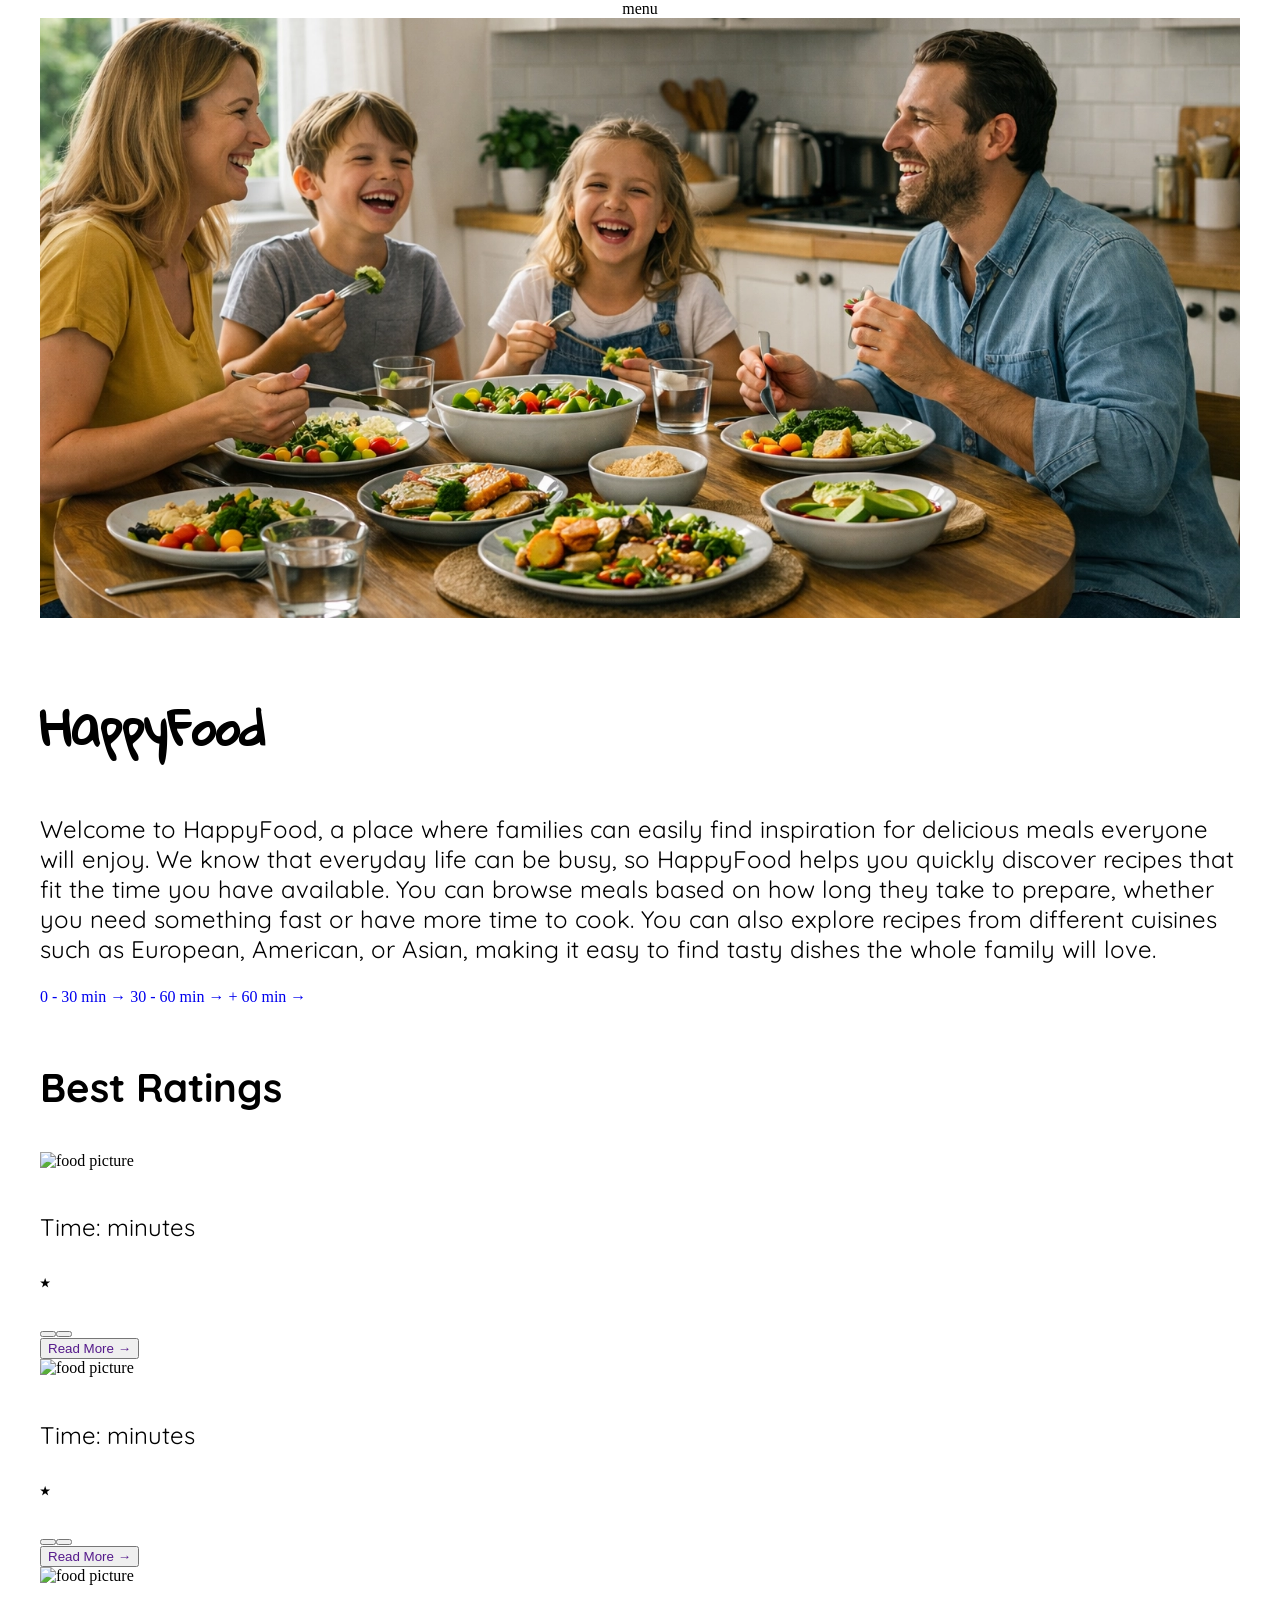
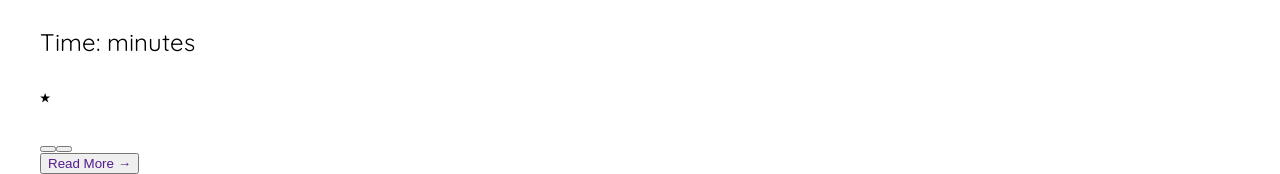
==== index.html @ 634ebcce "Merge pull request #14 from Emma-Persson/forside-statisk add forside semi dynamisk" ====
<!doctype html>
<html lang="en">
  <head>
    <meta charset="UTF-8" />
    <meta name="viewport" content="width=device-width, initial-scale=1.0" />
    <style>
      @import url("https://fonts.googleapis.com/css2?family=Gloria+Hallelujah&display=swap");
    </style>
    <style>
      @import url("https://fonts.googleapis.com/css2?family=Quicksand:wght@300..700&display=swap");
    </style>
    <link rel="stylesheet" href="css/variables.css" />
    <link rel="stylesheet" href="css/style.css" />
    <link rel="stylesheet" href="css/buttons.css" />
    <script src="js/index.js" defer></script>
    <title>Forside</title>
  </head>
  <body>
    <header>
      <nav>menu</nav>
    </header>
    <main>
      <section class="heroSection">
        <img src="imgs/hero.webp" alt="hero billede" />
      </section>
      <section>
        <h2>HappyFood</h2>
        <p>
          Welcome to HappyFood, a place where families can easily find inspiration for delicious meals everyone will enjoy. We know that everyday life can be busy, so HappyFood helps you quickly discover recipes that fit the time you have available.
          You can browse meals based on how long they take to prepare, whether you need something fast or have more time to cook. You can also explore recipes from different cuisines such as European, American, or Asian, making it easy to find tasty
          dishes the whole family will love.
        </p>
        <div id="categoryContainer">
          <a href="opskrifter.html"> 0 - 30 min → </a>
          <a href="opskrifter.html"> 30 - 60 min → </a>
          <a href="opskrifter.html"> + 60 min → </a>
        </div>
      </section>

      <section id="ratingsContainer">
        <h3>Best Ratings</h3>
        <div class="ratingCard">
          <img src="" alt="food picture" />
          <h4></h4>
          <div class="cardInformation">
            <p>Time: minutes</p>
            <p><span class="yellow"> ⭑</span></p>
          </div>
          <div><button class="difficulty"></button><button class="cuisine"></button></div>
          <button><a href=""> Read More → </a></button>
        </div>
        <div class="ratingCard">
          <img src="" alt="food picture" />
          <h4></h4>
          <div class="cardInformation">
            <p>Time: minutes</p>
            <p><span class="yellow"> ⭑</span></p>
          </div>
          <div><button class="difficulty"></button><button class="cuisine"></button></div>
          <button><a href=""> Read More → </a></button>
        </div>
        <div class="ratingCard">
          <img src="" alt="food picture" />
          <h4></h4>
          <div class="cardInformation">
            <p>Time: minutes</p>
            <p><span class="yellow"> ⭑</span></p>
          </div>
          <div><button class="difficulty"></button><button class="cuisine"></button></div>
          <button><a href=""> Read More → </a></button>
        </div>
      </section>
    </main>
  </body>
</html>
---- css/style.css ----
:root {
  /* Som standard så bruger alt tekst quicksand fonten */
  /* font-family: "Quicksand", sans-serif;
  font-optical-sizing: auto;
  font-weight: 400;
  font-style: normal; */

  /* fjern padding og margin som standard, tilføj igen der hvor det passer */
  margin: 0;
  padding: 0;
}
main {
  display: grid;
  grid-template-rows: auto 1fr auto;
  max-width: 1200px;
  margin: 0 auto;
  display: grid;
  row-gap: 1rem;
}
img {
  width: 100%;
  height: auto;
}

body {
  background-color: var(--bg-color);
}

h1 {
  font-family: "Gloria Hallelujah", cursive;
  font-size: 40px;
}

h2 {
  font-family: "Gloria Hallelujah", cursive;
  font-size: 30px;
}

h3 {
  font-family: "Quicksand", sans-serif;
  font-size: 22px;
}
h4 {
  font-family: "Quicksand", sans-serif;
  font-size: 20px;
}
h5 {
  font-family: "Quicksand", sans-serif;
  font-size: 18px;
}
p {
  font-family: "Quicksand", sans-serif;
  font-size: 15px;
}
@media (min-width: 780px) {
  h1 {
    font-family: "Gloria Hallelujah", cursive;
    font-size: 64px;
  }

  h2 {
    font-family: "Gloria Hallelujah", cursive;
    font-size: 48px;
  }

  h3 {
    font-size: 40px;
    font-family: "Quicksand", sans-serif;
  }
  h4 {
    font-size: 32px;
    font-family: "Quicksand", sans-serif;
  }
  p {
    font-size: 24px;
    font-family: "Quicksand", sans-serif;
  }
  nav li a {
    font-size: 32px;
  }
}

@media (min-width: 780px) {
  .grid_1-1-1 {
    display: grid;
    grid-template-columns: repeat(3, 1fr);
    grid-template-rows: auto;
    gap: 2rem;
  }
}

/* header */
header {
  text-align: center;
}
body {
  margin: 0;
}
header nav {
  background-color: var(--main-color);
}
header a {
  color: var(--bg-color);
  font-family: "Quicksand", sans-serif;
  font-size: 24px;
}
header li {
  display: inline-block;
  padding: 1rem 2rem;
}
h1 {
  display: inline-block;
  color: var(--main-color);
  text-align: center;
  margin: 0 auto;
}

a {
  text-decoration: none;
}
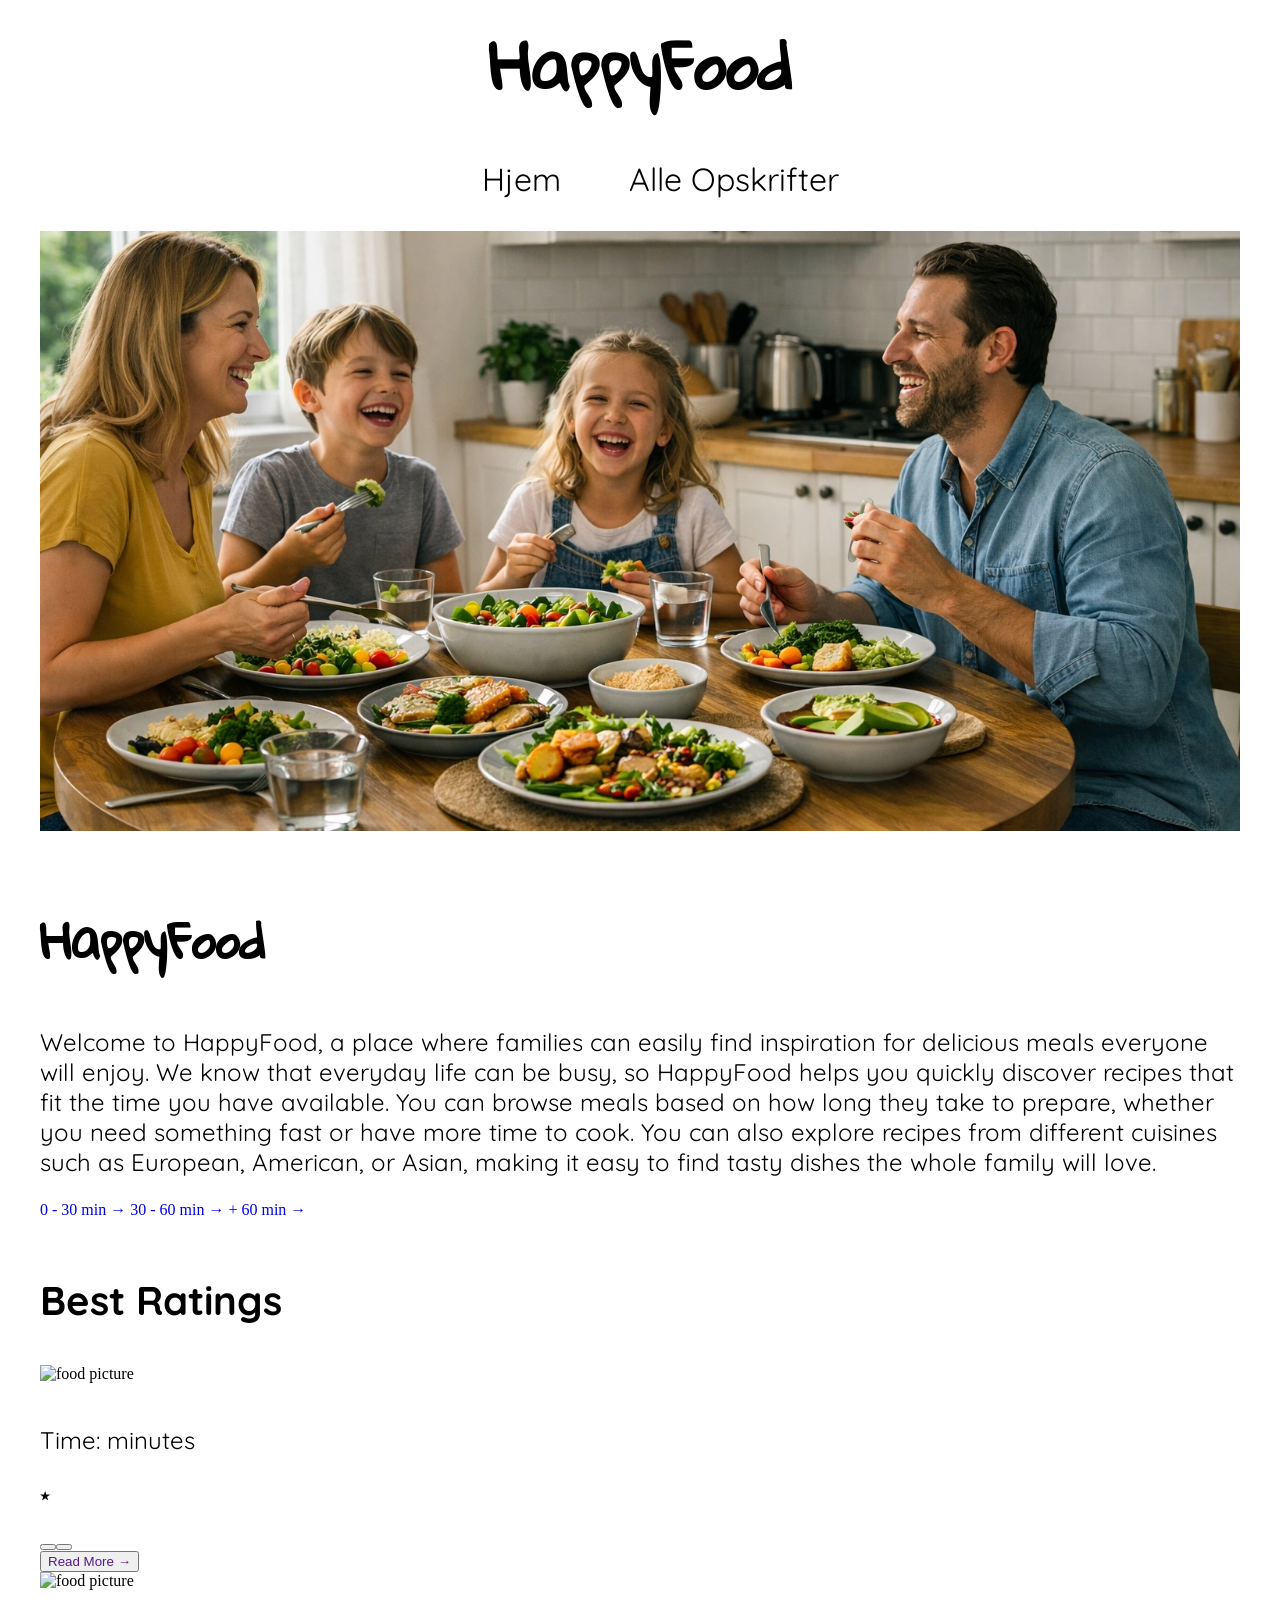
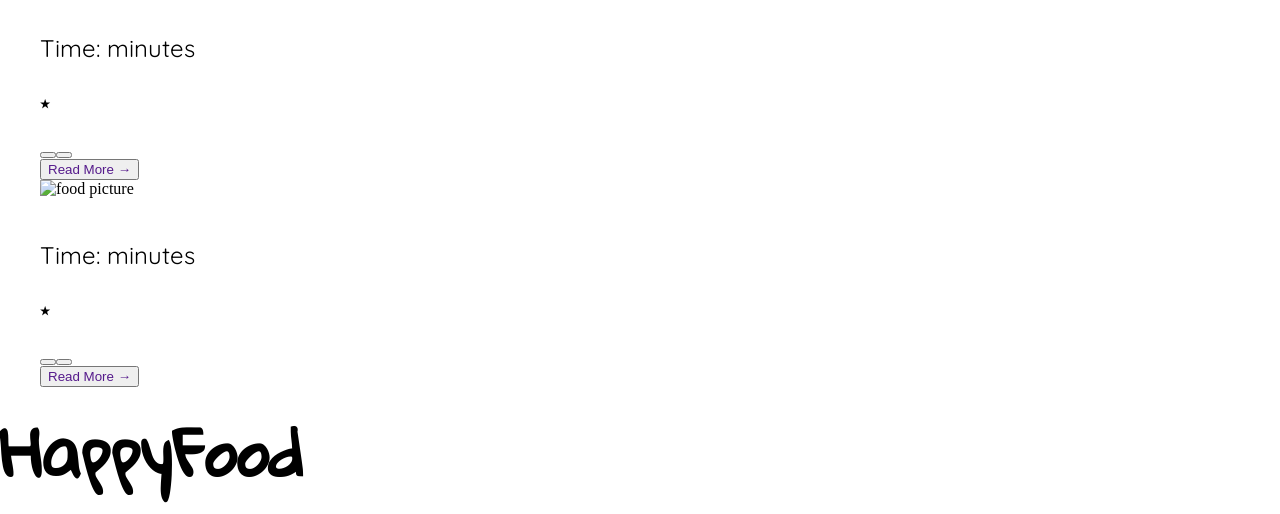
==== commit 54f20f99: "add header og footer" ====
--- a/index.html
+++ b/index.html
@@ -17,7 +17,13 @@
   </head>
   <body>
     <header>
-      <nav>menu</nav>
+      <h1>HappyFood</h1>
+      <nav>
+        <ul>
+          <li><a href="index.html">Hjem</a></li>
+          <li><a href="opskrifter.html">Alle Opskrifter</a></li>
+        </ul>
+      </nav>
     </header>
     <main>
       <section class="heroSection">
@@ -71,5 +77,8 @@
         </div>
       </section>
     </main>
+    <footer>
+      <h1>HappyFood</h1>
+    </footer>
   </body>
 </html>
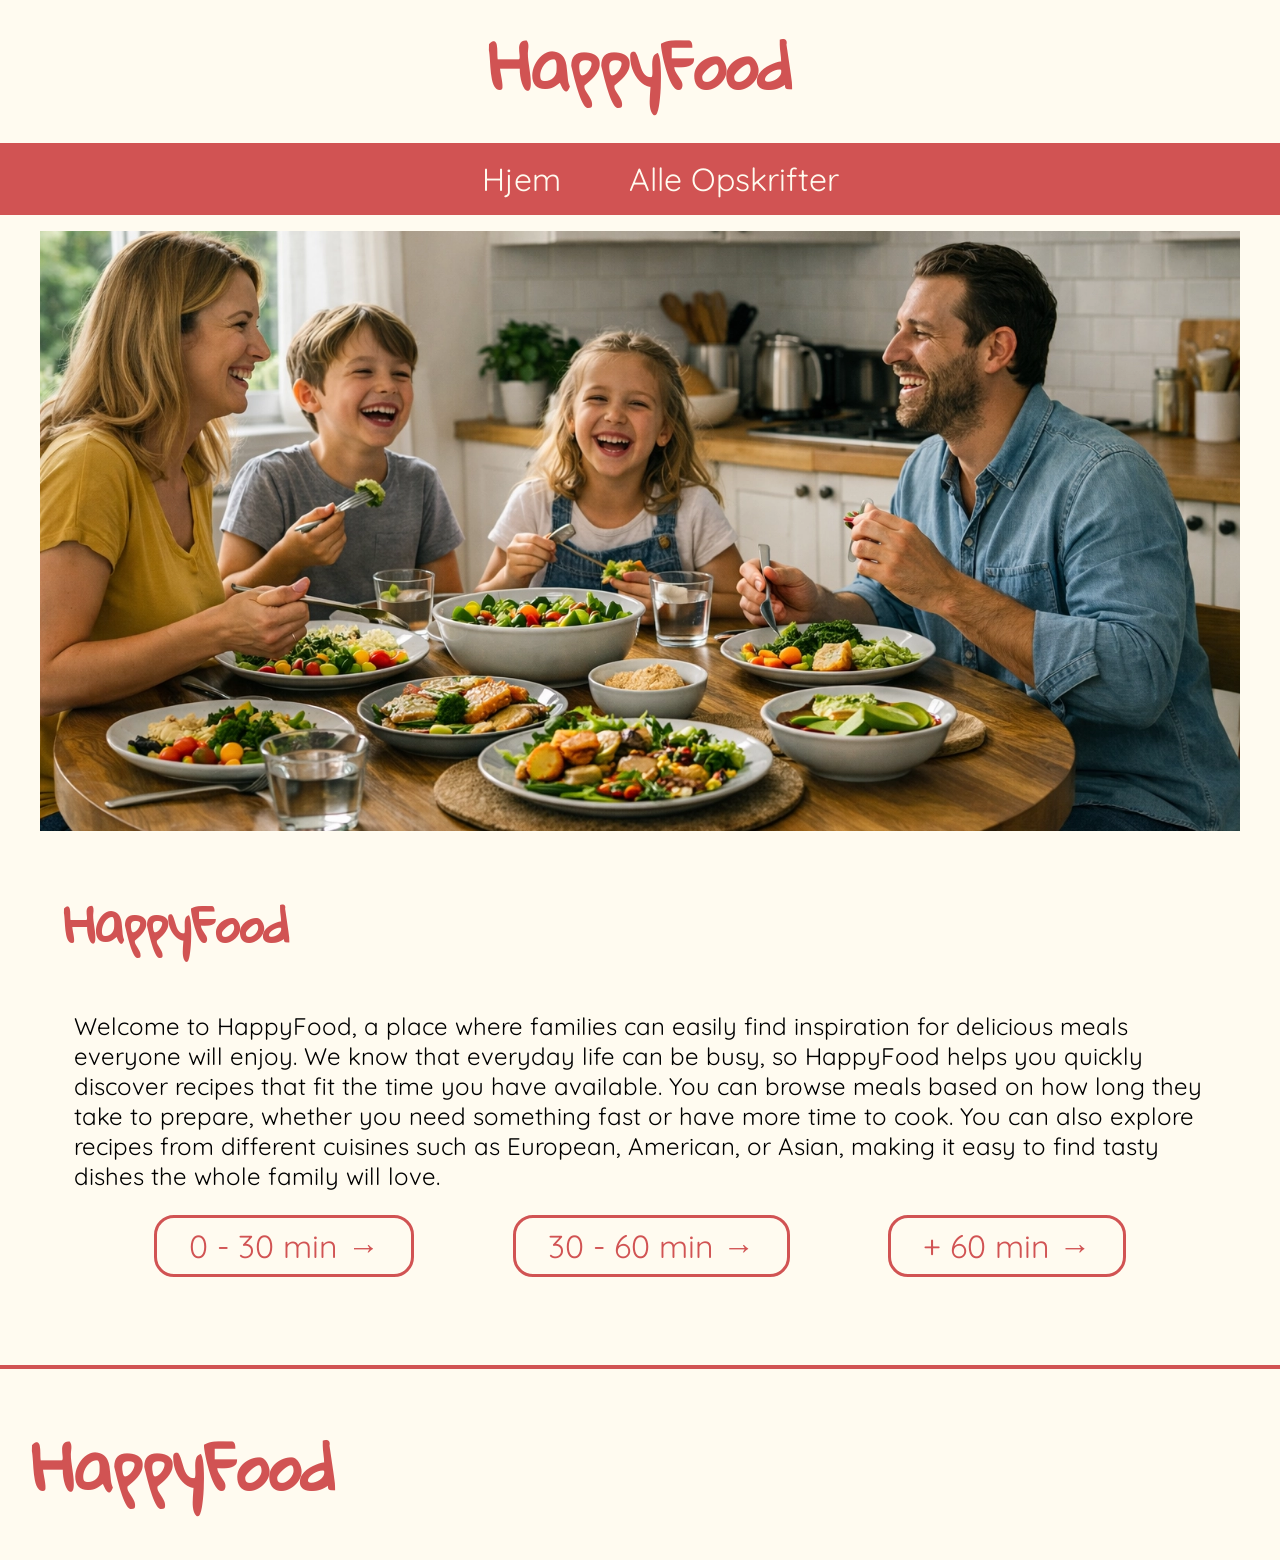
==== commit 55ec10e1: "add ændringer på readMore og styling på index" ====
--- a/index.html
+++ b/index.html
@@ -12,6 +12,7 @@
     <link rel="stylesheet" href="css/variables.css" />
     <link rel="stylesheet" href="css/style.css" />
     <link rel="stylesheet" href="css/buttons.css" />
+    <link rel="stylesheet" href="css/index.css" />
     <script src="js/index.js" defer></script>
     <title>Forside</title>
   </head>
@@ -25,7 +26,7 @@
         </ul>
       </nav>
     </header>
-    <main>
+    <main id="categoryContainer">
       <section class="heroSection">
         <img src="imgs/hero.webp" alt="hero billede" />
       </section>
@@ -36,46 +37,14 @@
           You can browse meals based on how long they take to prepare, whether you need something fast or have more time to cook. You can also explore recipes from different cuisines such as European, American, or Asian, making it easy to find tasty
           dishes the whole family will love.
         </p>
-        <div id="categoryContainer">
+        <div id="categoryList">
           <a href="opskrifter.html"> 0 - 30 min → </a>
           <a href="opskrifter.html"> 30 - 60 min → </a>
           <a href="opskrifter.html"> + 60 min → </a>
         </div>
       </section>
 
-      <section id="ratingsContainer">
-        <h3>Best Ratings</h3>
-        <div class="ratingCard">
-          <img src="" alt="food picture" />
-          <h4></h4>
-          <div class="cardInformation">
-            <p>Time: minutes</p>
-            <p><span class="yellow"> ⭑</span></p>
-          </div>
-          <div><button class="difficulty"></button><button class="cuisine"></button></div>
-          <button><a href=""> Read More → </a></button>
-        </div>
-        <div class="ratingCard">
-          <img src="" alt="food picture" />
-          <h4></h4>
-          <div class="cardInformation">
-            <p>Time: minutes</p>
-            <p><span class="yellow"> ⭑</span></p>
-          </div>
-          <div><button class="difficulty"></button><button class="cuisine"></button></div>
-          <button><a href=""> Read More → </a></button>
-        </div>
-        <div class="ratingCard">
-          <img src="" alt="food picture" />
-          <h4></h4>
-          <div class="cardInformation">
-            <p>Time: minutes</p>
-            <p><span class="yellow"> ⭑</span></p>
-          </div>
-          <div><button class="difficulty"></button><button class="cuisine"></button></div>
-          <button><a href=""> Read More → </a></button>
-        </div>
-      </section>
+      <section id="ratingsContainer"></section>
     </main>
     <footer>
       <h1>HappyFood</h1>
--- a/css/variables.css
+++ b/css/variables.css
@@ -0,0 +1,55 @@
+/* eksempel css, brug quicksand font family til normal tekst */
+.quicksand {
+  font-family: "Quicksand", sans-serif;
+  font-optical-sizing: auto;
+  font-weight: 400;
+  font-style: normal;
+}
+
+/* eksemepl css, brug Gloria Hallelujah font family til h1,h2 osv */
+
+.gloria-hallelujah-regular {
+  font-family: "Gloria Hallelujah", cursive;
+  font-weight: 400;
+  font-style: normal;
+}
+
+.quicksand-regular {
+  font-family: "Quicksand", sans-serif;
+  font-optical-sizing: auto;
+  font-weight: 400;
+  font-style: normal;
+}
+
+:root {
+  /* Hoved farver */
+  --bg-color: #fffbf0;
+  --main-color: #d15353;
+  --secondary-color: #dd7e7e;
+  --text-black: #000000;
+  --text-white: #ffffff;
+
+  /* Difficulty */
+  --difficulty-easy: #2e7d32;
+  --difficulty-medium: #ffa726;
+  --difficulty-hard: #c62828;
+
+  /* Extra */
+  --stars: #fca333;
+
+  /* Tema farver */
+  --european-main: #ea615d;
+  --european-secondary: #f5b0ae;
+  --mediterranean-main: #4ba0ea;
+  --mediterranean-secondary: #a5cff5;
+  --south-asian-main: #fca333;
+  --south-asian-secondary: #fddbaf;
+
+  --asian-main: #58975b;
+  --asian-secondary: #abcbad;
+  --american-main: #f6744b;
+  --american-secondary: #fbb9a5;
+
+  /* Hover */
+  --button-hover: #e8a9a9;
+}
--- a/css/style.css
+++ b/css/style.css
@@ -10,12 +10,9 @@
   padding: 0;
 }
 main {
-  display: grid;
-  grid-template-rows: auto 1fr auto;
   max-width: 1200px;
   margin: 0 auto;
-  display: grid;
-  row-gap: 1rem;
+  padding: 0 1rem;
 }
 img {
   width: 100%;
@@ -29,20 +26,24 @@
 h1 {
   font-family: "Gloria Hallelujah", cursive;
   font-size: 40px;
+  color: var(--main-color);
 }
 
 h2 {
   font-family: "Gloria Hallelujah", cursive;
   font-size: 30px;
+  color: var(--main-color);
 }
 
 h3 {
   font-family: "Quicksand", sans-serif;
   font-size: 22px;
+  color: var(--secondary-color);
 }
 h4 {
   font-family: "Quicksand", sans-serif;
   font-size: 20px;
+  margin: 0;
 }
 h5 {
   font-family: "Quicksand", sans-serif;
@@ -51,31 +52,48 @@
 p {
   font-family: "Quicksand", sans-serif;
   font-size: 15px;
+  margin: 0;
+}
+nav li a {
+  font-size: 20px;
+}
+a {
+  font-family: "Quicksand", sans-serif;
+  font-size: 20px;
 }
 @media (min-width: 780px) {
   h1 {
     font-family: "Gloria Hallelujah", cursive;
     font-size: 64px;
+    color: var(--main-color);
   }
 
   h2 {
     font-family: "Gloria Hallelujah", cursive;
     font-size: 48px;
+    color: var(--main-color);
   }
 
   h3 {
     font-size: 40px;
     font-family: "Quicksand", sans-serif;
+    color: var(--secondary-color);
   }
   h4 {
     font-size: 32px;
     font-family: "Quicksand", sans-serif;
+    margin: 0;
   }
   p {
     font-size: 24px;
     font-family: "Quicksand", sans-serif;
+    margin: 0.6rem;
   }
   nav li a {
+    font-size: 32px;
+  }
+  a {
+    font-family: "Quicksand", sans-serif;
     font-size: 32px;
   }
 }
@@ -118,3 +136,19 @@
 a {
   text-decoration: none;
 }
+/* footer */
+footer h1 {
+  padding: 2rem;
+}
+footer {
+  border-top: 4px solid var(--main-color);
+  margin-top: 4rem;
+}
+
+.card {
+  position: relative;
+  display: grid;
+  grid-template-rows: subgrid;
+  grid-row: span 7;
+  gap: 0;
+}
--- a/css/buttons.css
+++ b/css/buttons.css
@@ -0,0 +1,183 @@
+button {
+  margin: 0.3rem;
+  font-family: "Quicksand", sans-serif;
+  font-size: 18px;
+  padding: 6px;
+}
+.card button {
+  font-size: 14px;
+}
+@media (min-width: 780px) {
+  button {
+    font-size: 25px;
+  }
+  .card button {
+    font-size: 23px;
+  }
+  button.readMore {
+    font-size: 32px;
+  }
+  button.easy,
+  button.medium,
+  button.hard,
+  button.cuisine {
+    font-size: 23px;
+  }
+}
+.back_btn {
+  border: none;
+  color: var(--main-color);
+  background-color: var(--bg-color);
+  font-size: 40px;
+}
+
+button.european {
+  border-radius: 20px;
+  border: 1px var(--european-main) solid;
+  color: var(--european-main);
+  background-color: var(--bg-color);
+}
+button.european:hover,
+button.european.active {
+  background-color: var(--european-main);
+  color: var(--bg-color);
+}
+
+button.eastandsoutheastasian {
+  border-radius: 20px;
+  border: 1px var(--asian-main) solid;
+  color: var(--asian-main);
+  background-color: var(--bg-color);
+}
+button.eastandsoutheastasian:hover,
+button.eastandsoutheastasian.active {
+  background-color: var(--asian-main);
+  color: var(--bg-color);
+}
+button.northandlatinamerican {
+  border-radius: 20px;
+  border: 1px var(--american-main) solid;
+  color: var(--american-main);
+  background-color: var(--bg-color);
+}
+button.northandlatinamerican:hover,
+button.northandlatinamerican.active {
+  background-color: var(--american-main);
+  color: var(--bg-color);
+}
+button.mediterraneanandmiddleeastern {
+  border-radius: 20px;
+  border: 1px var(--mediterranean-main) solid;
+  color: var(--mediterranean-main);
+  background-color: var(--bg-color);
+}
+button.mediterraneanandmiddleeastern:hover,
+button.mediterraneanandmiddleeastern.active {
+  background-color: var(--mediterranean-main);
+  color: var(--bg-color);
+}
+button.southasian {
+  border-radius: 20px;
+  border: 1px var(--south-asian-main) solid;
+  color: var(--south-asian-main);
+  background-color: var(--bg-color);
+}
+button.southasian:hover,
+button.southasian.active {
+  background-color: var(--south-asian-main);
+  color: var(--bg-color);
+}
+button.easy {
+  border-radius: 20px;
+  border: 1px var(--difficulty-easy) solid;
+  color: var(--difficulty-easy);
+  background-color: var(--bg-color);
+  font-size: 14px;
+}
+button.medium {
+  border-radius: 20px;
+  border: 1px var(--difficulty-medium) solid;
+  color: var(--difficulty-medium);
+  background-color: var(--bg-color);
+  font-size: 14px;
+}
+button.hard {
+  border-radius: 20px;
+  border: 1px var(--difficulty-hard) solid;
+  color: var(--difficulty-hard);
+  background-color: var(--bg-color);
+  font-size: 14px;
+}
+button.cuisine {
+  border-radius: 20px;
+  border: 1px var(--european-main) solid;
+  color: var(--european-main);
+  background-color: var(--bg-color);
+  font-size: 14px;
+}
+button.readMore {
+  border-radius: 20px;
+  border: 1px var(--main-color) solid;
+  color: var(--main-color);
+  background-color: var(--bg-color);
+  font-size: 20px;
+  display: block;
+  margin: 10px auto;
+}
+.readMore a {
+  color: var(--main-color);
+  text-decoration: none;
+}
+button.readMore:hover {
+  background-color: var(--main-color);
+  color: var(--bg-color);
+}
+.readMore:hover a {
+  color: var(--bg-color);
+}
+button.japanese,
+button.korean,
+button.thai,
+button.vietnamese,
+button.asian {
+  border: 1px var(--asian-main) solid;
+  color: var(--asian-main);
+}
+button.italian button.french button.spanish button.european {
+  border: 1px var(--european-main) solid;
+  color: var(--european-main);
+}
+button.greek,
+button.turkish,
+button.lebanese,
+button.moroccan,
+button.mediterranean {
+  border: 1px var(--mediterranean-main) solid;
+  color: var(--mediterranean-main);
+}
+button.indian,
+button.pakistani {
+  border: 1px var(--south-asian-main) solid;
+  color: var(--south-asian-main);
+}
+button.american,
+button.mexican,
+button.brazilian,
+button.cuban,
+button.hawaiian {
+  border: 1px var(--american-main) solid;
+  color: var(--american-main);
+}
+
+.ratingCard button.readMore {
+  border-radius: 20px;
+  border: 3px solid var(--main-color);
+  background-color: var(--bg-color);
+  a {
+    color: var(--main-color);
+  }
+}
+
+button.readMore:hover {
+  background-color: var(--button-hover);
+}
--- a/css/index.css
+++ b/css/index.css
@@ -0,0 +1,76 @@
+#ratingsContainer {
+  margin: 1.5em;
+  display: grid;
+  grid-template-columns: 1fr;
+  row-gap: 1em;
+  .cardInformation {
+    margin: 0;
+    display: flex;
+    flex-direction: row;
+    justify-content: flex-start;
+    gap: 2em;
+    .yellow {
+      color: var(--stars);
+    }
+  }
+  .flexContainer {
+    display: flex;
+    flex-direction: row;
+    justify-content: flex-start;
+  }
+}
+.heroSection {
+  margin: 0;
+  img {
+    width: 100%;
+  }
+}
+#categoryContainer {
+  padding: 0;
+  section:nth-child(2) {
+    margin: 1.5em;
+  }
+}
+.ratingCard {
+  display: grid;
+  grid-template-rows: subgrid;
+  grid-row: span 5;
+  gap: 0.2rem;
+}
+
+#categoryList {
+  display: flex;
+  flex-direction: row;
+  justify-content: space-evenly;
+  gap: 0.5em;
+  margin: 1.5em 0;
+  a {
+    border: 3px solid var(--main-color);
+    border-radius: 20px;
+    color: var(--main-color);
+    padding: 0.2rem 0.1rem;
+  }
+  a:hover {
+    background-color: var(--botton-hover);
+  }
+}
+
+@media (min-width: 780px) {
+  #categoryList a {
+    padding: 0.5rem 2rem;
+  }
+
+  #categoryList a:hover {
+    background-color: var(--botton-hover);
+  }
+
+  #ratingsContainer {
+    display: grid;
+    grid-template-columns: 1fr 1fr 1fr;
+    gap: 2em;
+
+    h3 {
+      grid-column: 1/-1;
+    }
+  }
+}
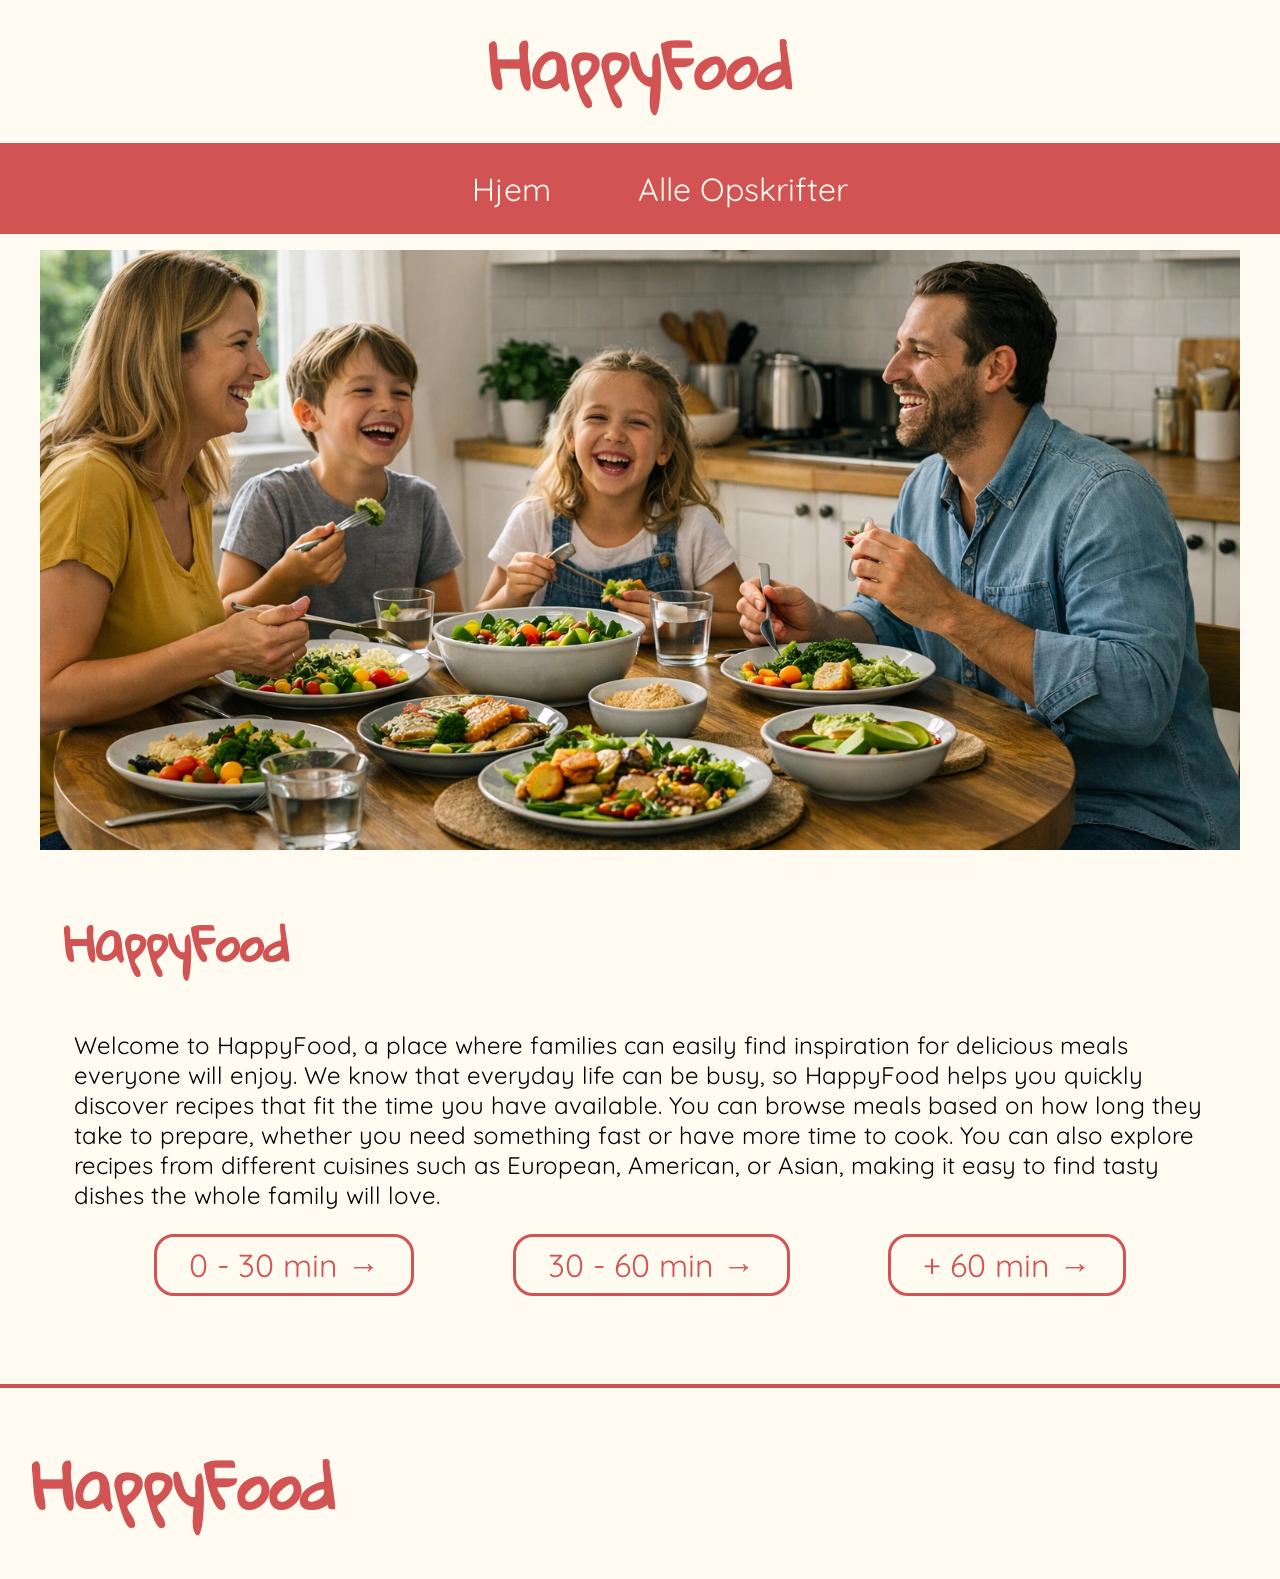
==== commit 1a8908ea: "filtering på tid, og styling med farver på enkeltside" ====
--- a/index.html
+++ b/index.html
@@ -38,9 +38,9 @@
           dishes the whole family will love.
         </p>
         <div id="categoryList">
-          <a href="opskrifter.html"> 0 - 30 min → </a>
-          <a href="opskrifter.html"> 30 - 60 min → </a>
-          <a href="opskrifter.html"> + 60 min → </a>
+          <a href="opskrifter.html?time=30"> 0 - 30 min → </a>
+          <a href="opskrifter.html?time=60"> 30 - 60 min → </a>
+          <a href="opskrifter.html?time=60plus"> + 60 min → </a>
         </div>
       </section>
 
--- a/css/variables.css
+++ b/css/variables.css
@@ -40,13 +40,16 @@
   /* Tema farver */
   --european-main: #ea615d;
   --european-secondary: #f5b0ae;
+
   --mediterranean-main: #4ba0ea;
   --mediterranean-secondary: #a5cff5;
+
   --south-asian-main: #fca333;
   --south-asian-secondary: #fddbaf;
 
   --asian-main: #58975b;
   --asian-secondary: #abcbad;
+  
   --american-main: #f6744b;
   --american-secondary: #fbb9a5;
 
--- a/css/style.css
+++ b/css/style.css
@@ -49,7 +49,7 @@
   font-family: "Quicksand", sans-serif;
   font-size: 18px;
 }
-p {
+p,li {
   font-family: "Quicksand", sans-serif;
   font-size: 15px;
   margin: 0;
@@ -84,7 +84,7 @@
     font-family: "Quicksand", sans-serif;
     margin: 0;
   }
-  p {
+  p,li {
     font-size: 24px;
     font-family: "Quicksand", sans-serif;
     margin: 0.6rem;
@@ -96,15 +96,18 @@
     font-family: "Quicksand", sans-serif;
     font-size: 32px;
   }
-}
 
-@media (min-width: 780px) {
   .grid_1-1-1 {
     display: grid;
     grid-template-columns: repeat(3, 1fr);
     grid-template-rows: auto;
     gap: 2rem;
   }
+}
+
+/* Extra */
+.star{
+  color: var(--stars);
 }
 
 /* header */
--- a/css/buttons.css
+++ b/css/buttons.css
@@ -89,35 +89,39 @@
 }
 button.easy {
   border-radius: 20px;
-  border: 1px var(--difficulty-easy) solid;
+  border: 2px var(--difficulty-easy) solid;
   color: var(--difficulty-easy);
   background-color: var(--bg-color);
   font-size: 14px;
+  font-weight: bold;
 }
 button.medium {
   border-radius: 20px;
-  border: 1px var(--difficulty-medium) solid;
+  border: 2px var(--difficulty-medium) solid;
   color: var(--difficulty-medium);
   background-color: var(--bg-color);
   font-size: 14px;
+  font-weight: bold;
 }
 button.hard {
   border-radius: 20px;
-  border: 1px var(--difficulty-hard) solid;
+  border: 2px var(--difficulty-hard) solid;
   color: var(--difficulty-hard);
   background-color: var(--bg-color);
   font-size: 14px;
+  font-weight: bold;
 }
 button.cuisine {
   border-radius: 20px;
-  border: 1px var(--european-main) solid;
+  border: 2px var(--european-main) solid;
   color: var(--european-main);
   background-color: var(--bg-color);
   font-size: 14px;
+  font-weight: bold;
 }
 button.readMore {
   border-radius: 20px;
-  border: 1px var(--main-color) solid;
+  border: 3px var(--main-color) solid;
   color: var(--main-color);
   background-color: var(--bg-color);
   font-size: 20px;
@@ -140,11 +144,11 @@
 button.thai,
 button.vietnamese,
 button.asian {
-  border: 1px var(--asian-main) solid;
+  border-color: var(--asian-main);
   color: var(--asian-main);
 }
 button.italian button.french button.spanish button.european {
-  border: 1px var(--european-main) solid;
+  border-color: var(--european-main);
   color: var(--european-main);
 }
 button.greek,
@@ -152,12 +156,12 @@
 button.lebanese,
 button.moroccan,
 button.mediterranean {
-  border: 1px var(--mediterranean-main) solid;
+  border-color: var(--mediterranean-main);
   color: var(--mediterranean-main);
 }
 button.indian,
 button.pakistani {
-  border: 1px var(--south-asian-main) solid;
+  border-color: var(--south-asian-main);
   color: var(--south-asian-main);
 }
 button.american,
@@ -165,11 +169,11 @@
 button.brazilian,
 button.cuban,
 button.hawaiian {
-  border: 1px var(--american-main) solid;
+  border-color: var(--american-main);
   color: var(--american-main);
 }
 
-.ratingCard button.readMore {
+button.readMore {
   border-radius: 20px;
   border: 3px solid var(--main-color);
   background-color: var(--bg-color);
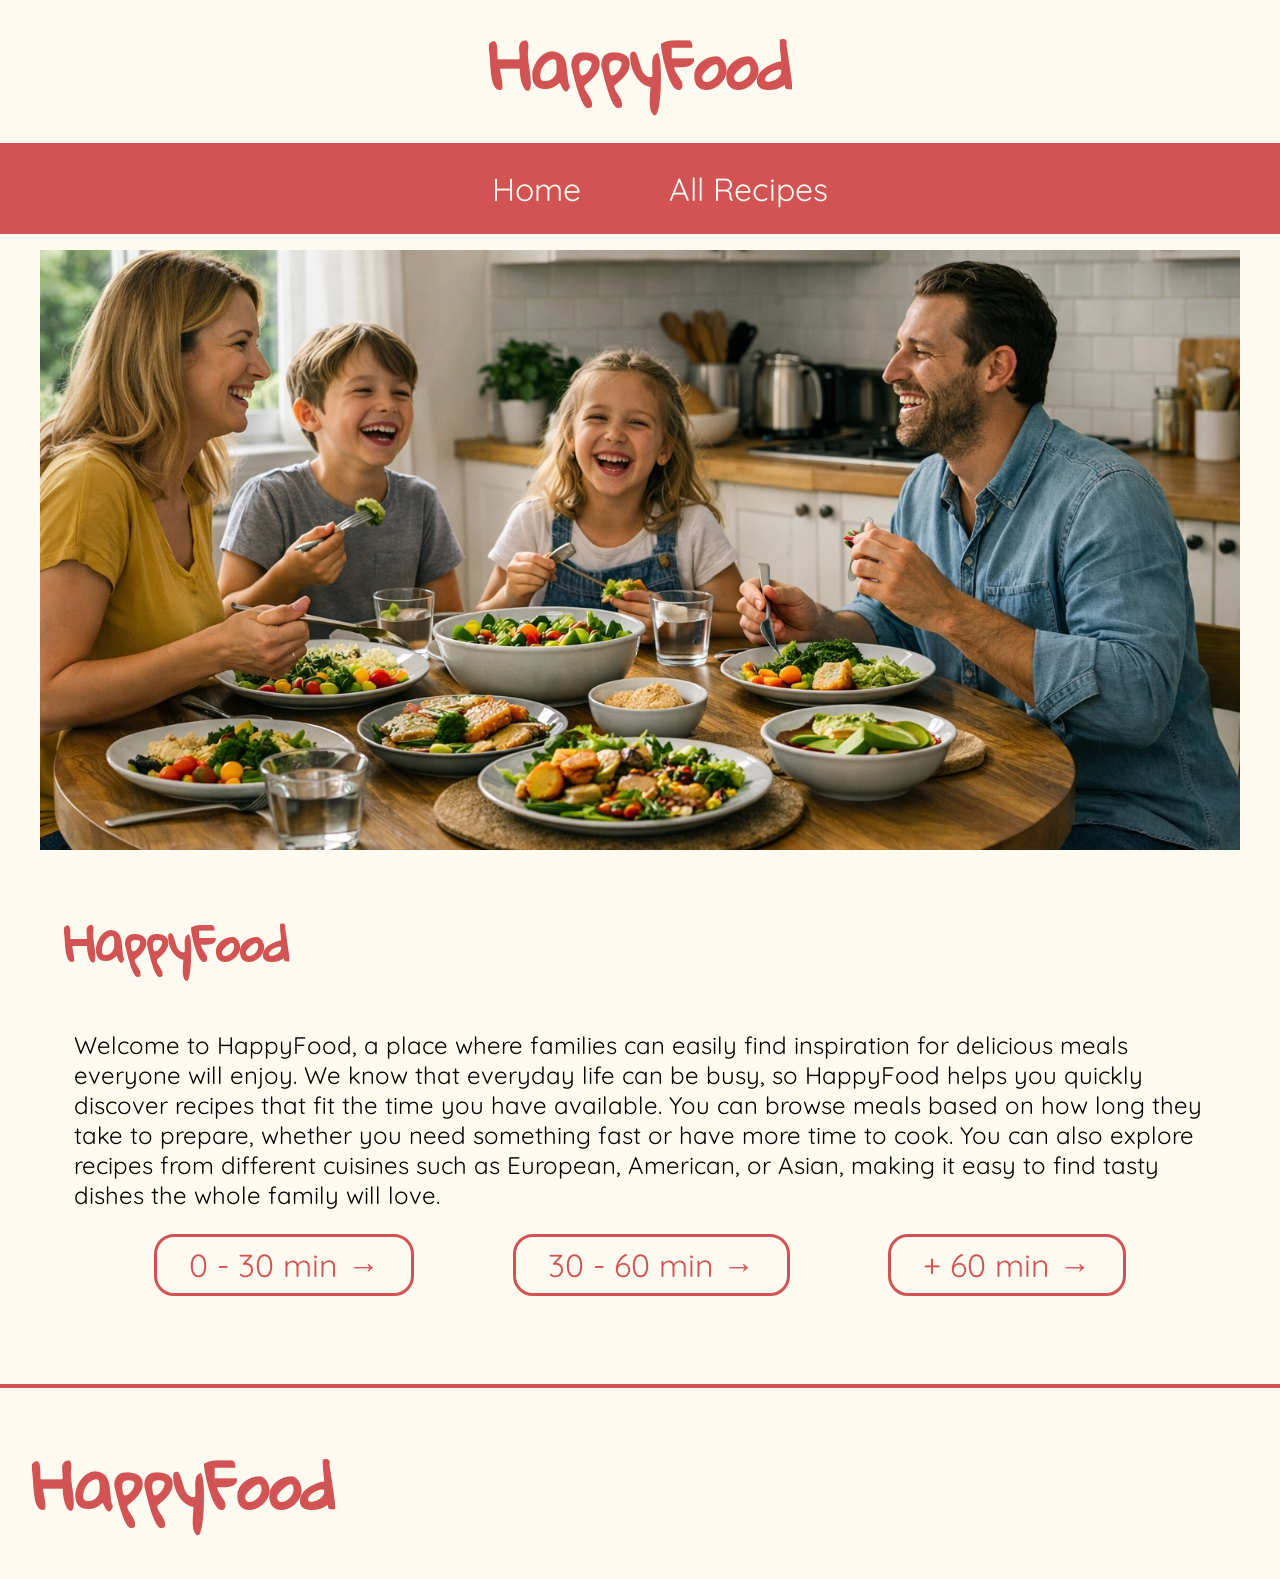
==== commit 3ebf9da4: "Merge branch 'main' into fintpudsing" ====
--- a/index.html
+++ b/index.html
@@ -13,16 +13,17 @@
     <link rel="stylesheet" href="css/style.css" />
     <link rel="stylesheet" href="css/buttons.css" />
     <link rel="stylesheet" href="css/index.css" />
+    <link rel="icon" href="img/fork.png" type="image/png" />
     <script src="js/index.js" defer></script>
-    <title>Forside</title>
+    <title>Homepage</title>
   </head>
   <body>
     <header>
       <h1>HappyFood</h1>
       <nav>
         <ul>
-          <li><a href="index.html">Hjem</a></li>
-          <li><a href="opskrifter.html">Alle Opskrifter</a></li>
+          <li><a href="index.html">Home</a></li>
+          <li><a href="opskrifter.html">All Recipes</a></li>
         </ul>
       </nav>
     </header>
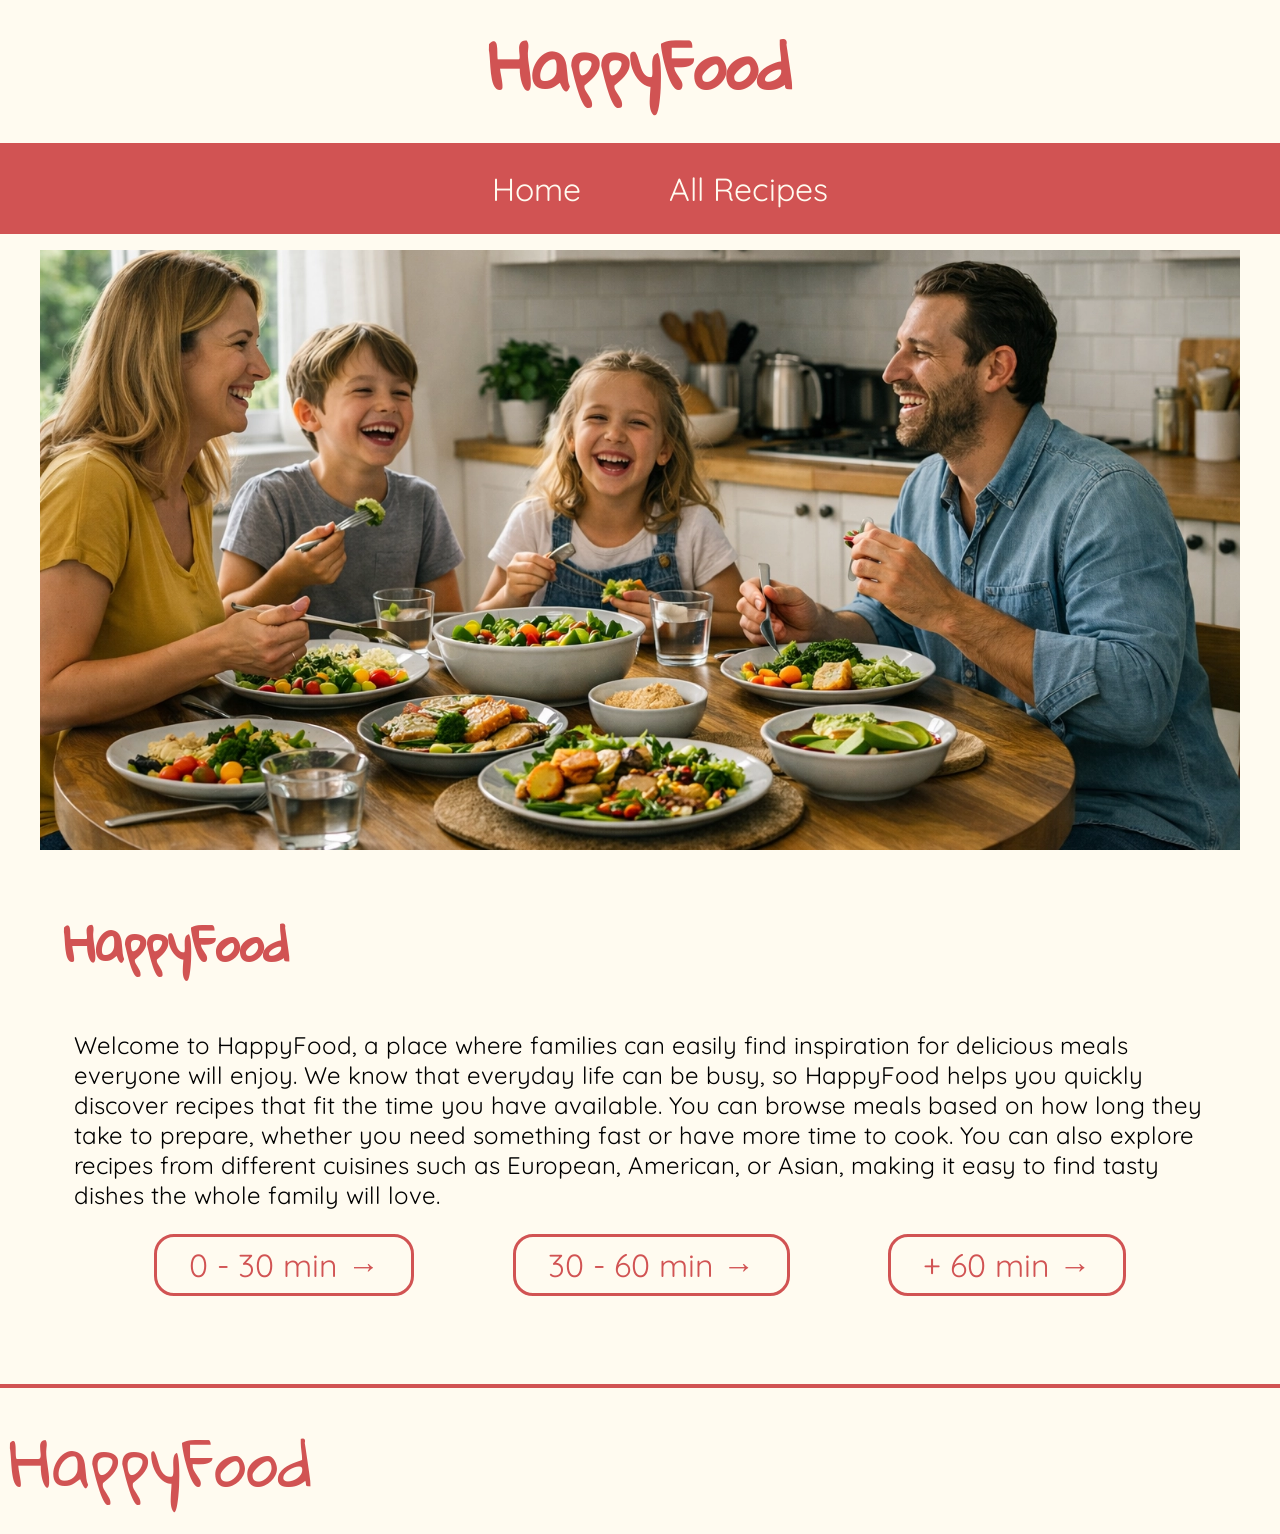
==== commit 27e41df1: "add små ændringer efter validering af HTML og css" ====
--- a/index.html
+++ b/index.html
@@ -19,7 +19,7 @@
   </head>
   <body>
     <header>
-      <h1>HappyFood</h1>
+      <h1 class="logo">HappyFood</h1>
       <nav>
         <ul>
           <li><a href="index.html">Home</a></li>
@@ -48,7 +48,7 @@
       <section id="ratingsContainer"></section>
     </main>
     <footer>
-      <h1>HappyFood</h1>
+      <p class="logo">HappyFood</p>
     </footer>
   </body>
 </html>
--- a/css/style.css
+++ b/css/style.css
@@ -23,7 +23,8 @@
   background-color: var(--bg-color);
 }
 
-h1 {
+h1,
+.logo {
   font-family: "Gloria Hallelujah", cursive;
   font-size: 40px;
   color: var(--main-color);
@@ -45,11 +46,13 @@
   font-size: 20px;
   margin: 0;
 }
-h5 {
+p.countryFilter {
   font-family: "Quicksand", sans-serif;
   font-size: 18px;
+  color: var(--secondary-color);
 }
-p,li {
+p,
+li {
   font-family: "Quicksand", sans-serif;
   font-size: 15px;
   margin: 0;
@@ -62,7 +65,8 @@
   font-size: 20px;
 }
 @media (min-width: 780px) {
-  h1 {
+  h1,
+  .logo {
     font-family: "Gloria Hallelujah", cursive;
     font-size: 64px;
     color: var(--main-color);
@@ -84,7 +88,8 @@
     font-family: "Quicksand", sans-serif;
     margin: 0;
   }
-  p,li {
+  p,
+  li {
     font-size: 24px;
     font-family: "Quicksand", sans-serif;
     margin: 0.6rem;
@@ -103,11 +108,20 @@
     grid-template-rows: auto;
     gap: 2rem;
   }
+
+  .grid_1-1 {
+    display: grid;
+    grid-template-columns: repeat(2, 1fr);
+    grid-template-rows: auto;
+    gap: 2rem;
+  }
 }
 
-/* Extra */
-.star{
-  color: var(--stars);
+.force_grid_1-1-1 {
+  display: grid;
+  grid-template-columns: repeat(3, 1fr);
+  grid-template-rows: auto;
+  gap: 2rem;
 }
 
 /* header */
@@ -148,10 +162,23 @@
   margin-top: 4rem;
 }
 
+/* Extra */
+.star {
+  color: var(--stars);
+}
+
+.cardInformation {
+  margin: 0;
+  display: flex;
+  flex-direction: row;
+  justify-content: flex-start;
+  gap: 2em;
+}
+
 .card {
   position: relative;
   display: grid;
   grid-template-rows: subgrid;
-  grid-row: span 7;
+  grid-row: span 5;
   gap: 0;
 }
--- a/css/buttons.css
+++ b/css/buttons.css
@@ -87,38 +87,63 @@
   background-color: var(--south-asian-main);
   color: var(--bg-color);
 }
-button.easy {
+
+button.easy,
+button.medium,
+button.hard,
+button.cuisine {
   border-radius: 20px;
-  border: 2px var(--difficulty-easy) solid;
-  color: var(--difficulty-easy);
-  background-color: var(--bg-color);
   font-size: 14px;
   font-weight: bold;
+  color: white;
+  border: 0px;
+  padding: 0.5em;
+}
+
+button.easy {
+  background-color: var(--difficulty-easy);
 }
 button.medium {
-  border-radius: 20px;
-  border: 2px var(--difficulty-medium) solid;
-  color: var(--difficulty-medium);
-  background-color: var(--bg-color);
-  font-size: 14px;
-  font-weight: bold;
+  background-color: var(--difficulty-medium);
 }
 button.hard {
-  border-radius: 20px;
-  border: 2px var(--difficulty-hard) solid;
-  color: var(--difficulty-hard);
-  background-color: var(--bg-color);
-  font-size: 14px;
-  font-weight: bold;
+  background-color: var(--difficulty-hard);
 }
 button.cuisine {
-  border-radius: 20px;
-  border: 2px var(--european-main) solid;
-  color: var(--european-main);
-  background-color: var(--bg-color);
-  font-size: 14px;
-  font-weight: bold;
+  background-color: var(--european-main);
 }
+
+button.japanese,
+button.korean,
+button.thai,
+button.vietnamese,
+button.asian {
+  background-color: var(--asian-main);
+}
+button.italian,
+button.french,
+button.spanish {
+  background-color: var(--european-main);
+}
+button.greek,
+button.turkish,
+button.lebanese,
+button.moroccan,
+button.mediterranean {
+  background-color: var(--mediterranean-main);
+}
+button.indian,
+button.pakistani {
+  background-color: var(--south-asian-main);
+}
+button.american,
+button.mexican,
+button.brazilian,
+button.cuban,
+button.hawaiian {
+  background-color: var(--american-main);
+}
+
 button.readMore {
   border-radius: 20px;
   border: 3px var(--main-color) solid;
@@ -139,44 +164,12 @@
 .readMore:hover a {
   color: var(--bg-color);
 }
-button.japanese,
-button.korean,
-button.thai,
-button.vietnamese,
-button.asian {
-  border-color: var(--asian-main);
-  color: var(--asian-main);
-}
-button.italian button.french button.spanish button.european {
-  border-color: var(--european-main);
-  color: var(--european-main);
-}
-button.greek,
-button.turkish,
-button.lebanese,
-button.moroccan,
-button.mediterranean {
-  border-color: var(--mediterranean-main);
-  color: var(--mediterranean-main);
-}
-button.indian,
-button.pakistani {
-  border-color: var(--south-asian-main);
-  color: var(--south-asian-main);
-}
-button.american,
-button.mexican,
-button.brazilian,
-button.cuban,
-button.hawaiian {
-  border-color: var(--american-main);
-  color: var(--american-main);
-}
 
 button.readMore {
   border-radius: 20px;
   border: 3px solid var(--main-color);
   background-color: var(--bg-color);
+  margin-top: 1em;
   a {
     color: var(--main-color);
   }
--- a/css/index.css
+++ b/css/index.css
@@ -3,16 +3,6 @@
   display: grid;
   grid-template-columns: 1fr;
   row-gap: 1em;
-  .cardInformation {
-    margin: 0;
-    display: flex;
-    flex-direction: row;
-    justify-content: flex-start;
-    gap: 2em;
-    .yellow {
-      color: var(--stars);
-    }
-  }
   .flexContainer {
     display: flex;
     flex-direction: row;
@@ -48,7 +38,8 @@
     border: 3px solid var(--main-color);
     border-radius: 20px;
     color: var(--main-color);
-    padding: 0.2rem 0.1rem;
+    padding: 0.5rem 0.5rem;
+    font-size: 1em;
   }
   a:hover {
     background-color: var(--botton-hover);
@@ -58,6 +49,7 @@
 @media (min-width: 780px) {
   #categoryList a {
     padding: 0.5rem 2rem;
+    font-size: 2em;
   }
 
   #categoryList a:hover {
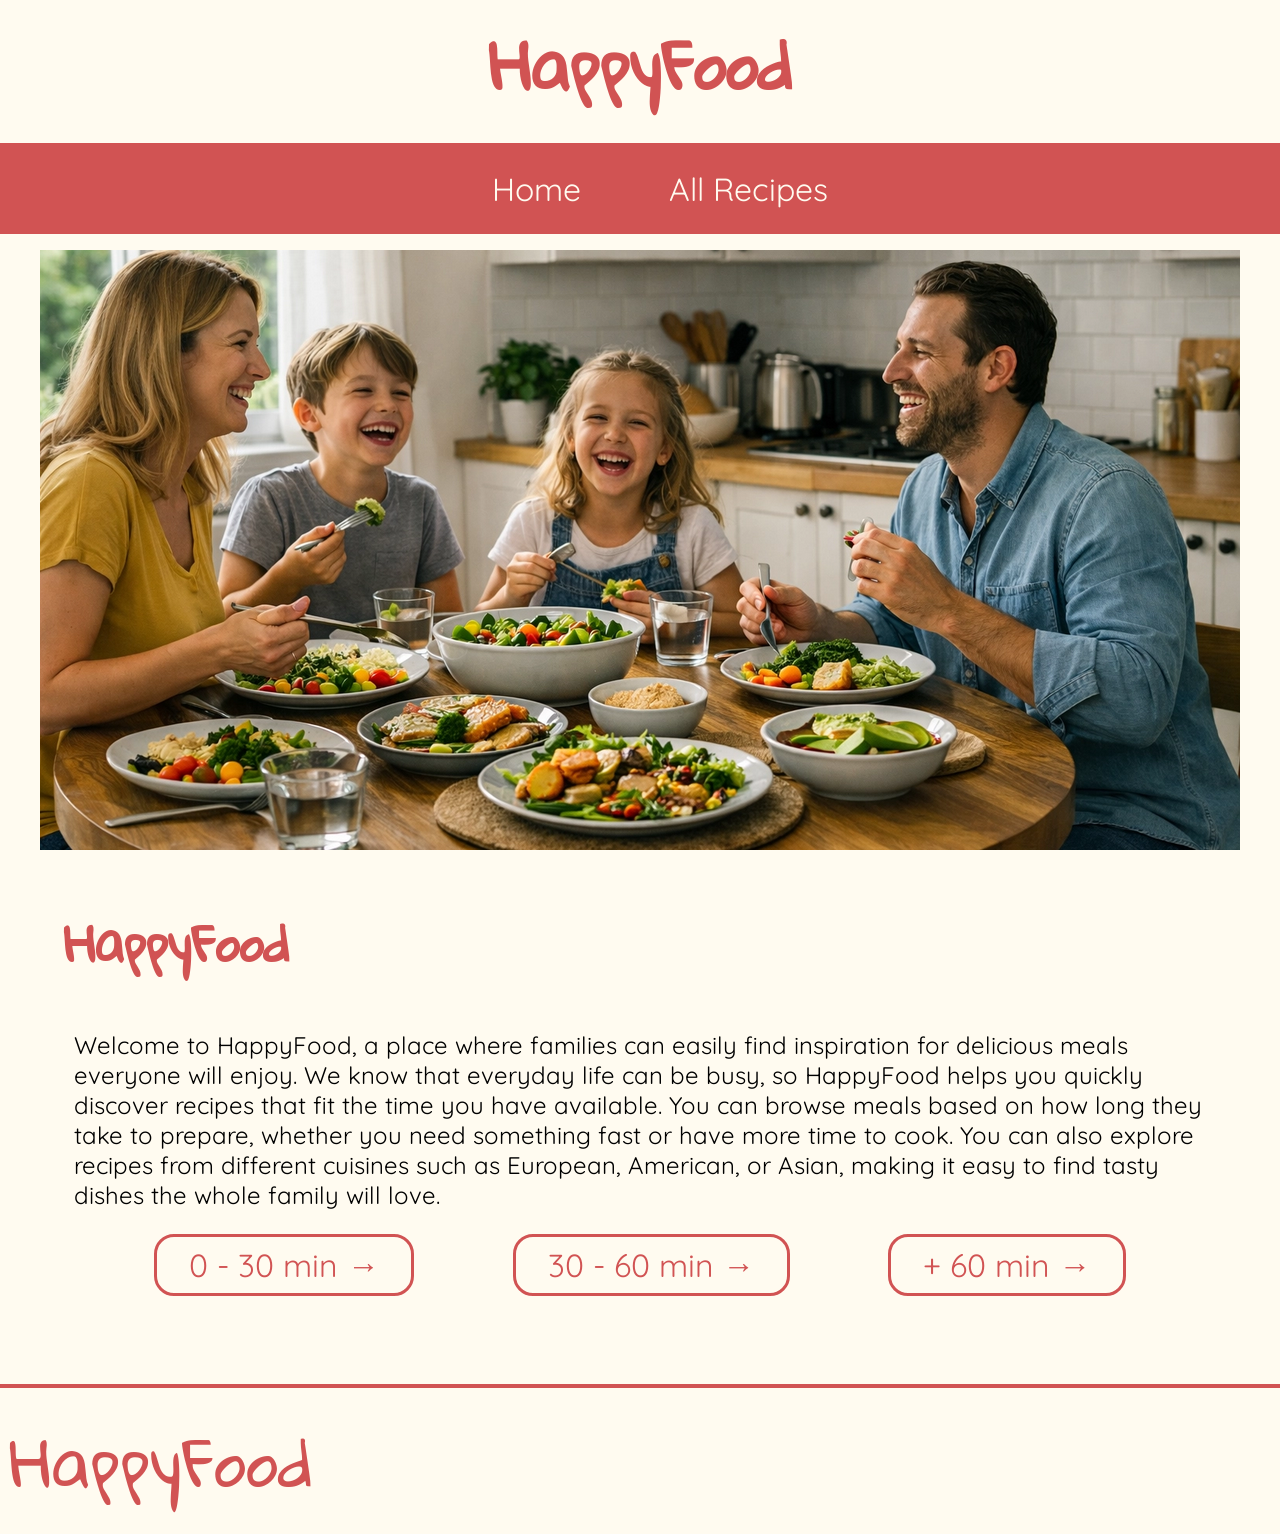
==== commit 11e5601c: "billede ændring" ====
--- a/index.html
+++ b/index.html
@@ -3,6 +3,10 @@
   <head>
     <meta charset="UTF-8" />
     <meta name="viewport" content="width=device-width, initial-scale=1.0" />
+    <meta
+      name="description"
+      content="A recipe website for families to find inspiration for delicious meals everyone will enjoy. Browse meals based on preparation time and explore recipes from different cuisines such as European, American, or Asian."
+    />
     <style>
       @import url("https://fonts.googleapis.com/css2?family=Gloria+Hallelujah&display=swap");
     </style>
@@ -13,7 +17,7 @@
     <link rel="stylesheet" href="css/style.css" />
     <link rel="stylesheet" href="css/buttons.css" />
     <link rel="stylesheet" href="css/index.css" />
-    <link rel="icon" href="img/fork.png" type="image/png" />
+    <link rel="icon" href="imgs/fork.png" type="image/png" />
     <script src="js/index.js" defer></script>
     <title>Homepage</title>
   </head>
@@ -29,7 +33,7 @@
     </header>
     <main id="categoryContainer">
       <section class="heroSection">
-        <img src="imgs/hero.webp" alt="hero billede" />
+        <img src="imgs/hero.png" alt="hero billede" />
       </section>
       <section>
         <h2>HappyFood</h2>
